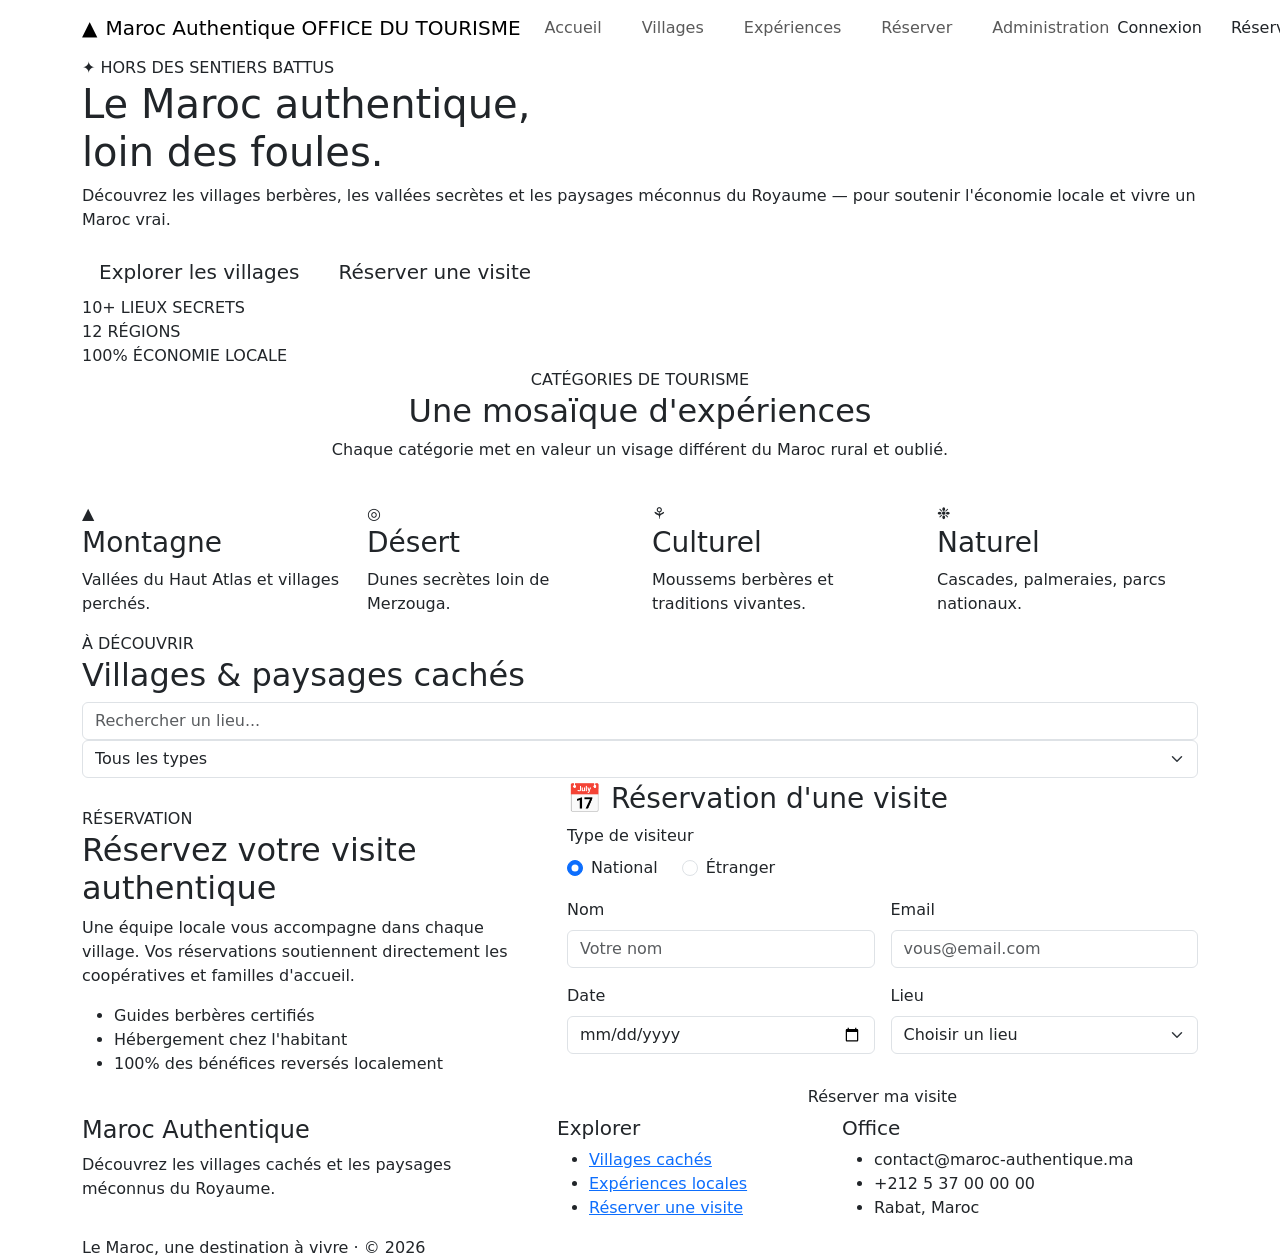
==== index.html @ 0ae877a5 "Add files via upload" ====
<!DOCTYPE html>
<html lang="fr">
<head>
  <meta charset="UTF-8" />
  <meta name="viewport" content="width=device-width, initial-scale=1.0" />
  <title>Maroc Authentique — Villages cachés et paysages méconnus</title>
  <meta name="description" content="Découvrez les villages berbères, les vallées secrètes et les paysages méconnus du Maroc. Réservez une visite authentique et soutenez l'économie locale." />

  <!-- Google Fonts: Playfair Display (serif headings) + Inter (body) -->
  <link rel="preconnect" href="https://fonts.googleapis.com" />
  <link rel="preconnect" href="https://fonts.gstatic.com" crossorigin />
  <link href="https://fonts.googleapis.com/css2?family=Playfair+Display:ital,wght@0,500;0,600;0,700;1,500&family=Inter:wght@400;500;600;700&display=swap" rel="stylesheet" />

  <!-- Bootstrap 5 CSS -->
  <link href="https://cdn.jsdelivr.net/npm/bootstrap@5.3.3/dist/css/bootstrap.min.css" rel="stylesheet" />

  <!-- Custom CSS -->
  <link rel="stylesheet" href="static/css/styles.css" />
</head>
<body>

  <!-- ===== Top decorative stripe ===== -->
  <div class="top-stripe"></div>

  <!-- ===== Header / Navbar ===== -->
  <header class="site-header">
    <nav class="navbar navbar-expand-lg">
      <div class="container">
        <a class="navbar-brand d-flex align-items-center gap-2" href="#accueil">
          <span class="brand-mark">▲</span>
          <span class="brand-text">
            <span class="brand-title">Maroc Authentique</span>
            <span class="brand-sub">OFFICE DU TOURISME</span>
          </span>
        </a>

        <button class="navbar-toggler" type="button" data-bs-toggle="collapse" data-bs-target="#mainNav" aria-controls="mainNav" aria-expanded="false" aria-label="Ouvrir le menu">
          <span class="navbar-toggler-icon"></span>
        </button>

        <div class="collapse navbar-collapse justify-content-center" id="mainNav">
          <ul class="navbar-nav gap-lg-4">
            <li class="nav-item"><a class="nav-link" href="#accueil">Accueil</a></li>
            <li class="nav-item"><a class="nav-link" href="#villages">Villages</a></li>
            <li class="nav-item"><a class="nav-link" href="#categories">Expériences</a></li>
            <li class="nav-item"><a class="nav-link" href="#reservation">Réserver</a></li>
            <li class="nav-item"><a class="nav-link" href="admin.html">Administration</a></li>
          </ul>
        </div>

        <div class="d-none d-lg-flex align-items-center gap-3">
          <a href="login.html" class="nav-link">Connexion</a>
          <a href="#reservation" class="btn btn-primary-green">Réserver</a>
        </div>
      </div>
    </nav>
  </header>

  <!-- ===== Hero ===== -->
  <section id="accueil" class="hero">
    <div class="hero-overlay"></div>
    <div class="container hero-content">
      <span class="eyebrow eyebrow-light">✦ HORS DES SENTIERS BATTUS</span>
      <h1 class="hero-title">Le Maroc <span class="accent">authentique</span>,<br />loin des foules.</h1>
      <p class="hero-lead">
        Découvrez les villages berbères, les vallées secrètes et les paysages méconnus
        du Royaume — pour soutenir l'économie locale et vivre un Maroc vrai.
      </p>
      <div class="hero-actions">
        <a href="#villages" class="btn btn-amber btn-lg">Explorer les villages</a>
        <a href="#reservation" class="btn btn-outline-light-cream btn-lg">Réserver une visite</a>
      </div>

      <div class="hero-stats">
        <div class="stat">
          <span class="stat-num">10+</span>
          <span class="stat-label">LIEUX SECRETS</span>
        </div>
        <div class="stat">
          <span class="stat-num">12</span>
          <span class="stat-label">RÉGIONS</span>
        </div>
        <div class="stat">
          <span class="stat-num">100%</span>
          <span class="stat-label">ÉCONOMIE LOCALE</span>
        </div>
      </div>
    </div>
  </section>

  <!-- ===== Categories ===== -->
  <section id="categories" class="section section-categories">
    <div class="container">
      <div class="text-center section-head">
        <span class="eyebrow">CATÉGORIES DE TOURISME</span>
        <h2 class="section-title">Une mosaïque d'expériences</h2>
        <p class="section-sub">Chaque catégorie met en valeur un visage différent du Maroc rural et oublié.</p>
      </div>

      <div class="row g-4 mt-2">
        <div class="col-12 col-sm-6 col-lg-3">
          <div class="cat-card">
            <div class="cat-icon">▲</div>
            <h3 class="cat-title">Montagne</h3>
            <p class="cat-text">Vallées du Haut Atlas et villages perchés.</p>
          </div>
        </div>
        <div class="col-12 col-sm-6 col-lg-3">
          <div class="cat-card">
            <div class="cat-icon">◎</div>
            <h3 class="cat-title">Désert</h3>
            <p class="cat-text">Dunes secrètes loin de Merzouga.</p>
          </div>
        </div>
        <div class="col-12 col-sm-6 col-lg-3">
          <div class="cat-card">
            <div class="cat-icon">⚘</div>
            <h3 class="cat-title">Culturel</h3>
            <p class="cat-text">Moussems berbères et traditions vivantes.</p>
          </div>
        </div>
        <div class="col-12 col-sm-6 col-lg-3">
          <div class="cat-card">
            <div class="cat-icon">❉</div>
            <h3 class="cat-title">Naturel</h3>
            <p class="cat-text">Cascades, palmeraies, parcs nationaux.</p>
          </div>
        </div>
      </div>
    </div>
  </section>

  <!-- ===== Villages ===== -->
  <section id="villages" class="section section-villages">
    <div class="container">
      <div class="villages-head">
        <div>
          <span class="eyebrow">À DÉCOUVRIR</span>
          <h2 class="section-title">Villages &amp; paysages cachés</h2>
        </div>
        <div class="villages-filters">
          <input type="text" id="searchInput" class="form-control" placeholder="Rechercher un lieu..." aria-label="Rechercher un lieu" />
          <select id="typeFilter" class="form-select" aria-label="Filtrer par type">
            <option value="">Tous les types</option>
            <option value="Montagne">Montagne</option>
            <option value="Désert">Désert</option>
            <option value="Culturel">Culturel</option>
            <option value="Naturel">Naturel</option>
          </select>
        </div>
      </div>

      <div id="villagesGrid" class="row g-4 mt-1">
        <!-- Cards injected by JavaScript -->
      </div>

      <p id="noResults" class="no-results text-center" hidden>Aucun lieu ne correspond à votre recherche.</p>
    </div>
  </section>

  <!-- ===== Reservation ===== -->
  <section id="reservation" class="section section-reservation">
    <div class="container">
      <div class="row g-5 align-items-center">
        <div class="col-12 col-lg-5">
          <span class="eyebrow">RÉSERVATION</span>
          <h2 class="section-title">Réservez votre visite authentique</h2>
          <p class="section-sub">
            Une équipe locale vous accompagne dans chaque village. Vos réservations
            soutiennent directement les coopératives et familles d'accueil.
          </p>
          <ul class="perks-list">
            <li>Guides berbères certifiés</li>
            <li>Hébergement chez l'habitant</li>
            <li>100% des bénéfices reversés localement</li>
          </ul>
        </div>

        <div class="col-12 col-lg-7">
          <div class="reservation-card">
            <h3 class="reservation-card-title">📅 Réservation d'une visite</h3>

            <form id="reservationForm" novalidate>
              <div class="mb-3">
                <label class="form-label">Type de visiteur</label>
                <div class="d-flex gap-4">
                  <div class="form-check">
                    <input class="form-check-input" type="radio" name="visitorType" id="typeNational" value="National" checked />
                    <label class="form-check-label" for="typeNational">National</label>
                  </div>
                  <div class="form-check">
                    <input class="form-check-input" type="radio" name="visitorType" id="typeForeign" value="Étranger" />
                    <label class="form-check-label" for="typeForeign">Étranger</label>
                  </div>
                </div>
              </div>

              <div class="row g-3">
                <div class="col-12 col-md-6">
                  <label for="name" class="form-label">Nom</label>
                  <input type="text" class="form-control" id="name" name="name" placeholder="Votre nom" required />
                </div>
                <div class="col-12 col-md-6">
                  <label for="email" class="form-label">Email</label>
                  <input type="email" class="form-control" id="email" name="email" placeholder="vous@email.com" required />
                </div>
                <div class="col-12 col-md-6">
                  <label for="date" class="form-label">Date</label>
                  <input type="date" class="form-control" id="date" name="date" required />
                </div>
                <div class="col-12 col-md-6">
                  <label for="place" class="form-label">Lieu</label>
                  <select id="place" name="place" class="form-select" required>
                    <option value="">Choisir un lieu</option>
                  </select>
                </div>
              </div>

              <button type="submit" class="btn btn-primary-green w-100 mt-4">Réserver ma visite</button>

              <p id="formMessage" class="form-message" role="status" hidden></p>
            </form>
          </div>
        </div>
      </div>
    </div>
  </section>

  <!-- ===== Footer ===== -->
  <footer class="site-footer" id="contact">
    <div class="container">
      <div class="row g-4">
        <div class="col-12 col-md-5">
          <h4 class="footer-brand">Maroc Authentique</h4>
          <p class="footer-text">Découvrez les villages cachés et les paysages méconnus du Royaume.</p>
        </div>
        <div class="col-6 col-md-3">
          <h5 class="footer-heading">Explorer</h5>
          <ul class="footer-list">
            <li><a href="#villages">Villages cachés</a></li>
            <li><a href="#categories">Expériences locales</a></li>
            <li><a href="#reservation">Réserver une visite</a></li>
          </ul>
        </div>
        <div class="col-6 col-md-4">
          <h5 class="footer-heading">Office</h5>
          <ul class="footer-list">
            <li>contact@maroc-authentique.ma</li>
            <li>+212 5 37 00 00 00</li>
            <li>Rabat, Maroc</li>
          </ul>
        </div>
      </div>
      <div class="footer-bottom">Le Maroc, une destination à vivre · © 2026</div>
    </div>
  </footer>

  <!-- Bootstrap JS bundle -->
  <script src="https://cdn.jsdelivr.net/npm/bootstrap@5.3.3/dist/js/bootstrap.bundle.min.js"></script>
  <!-- Custom JS -->
  <script src="static/js/script.js"></script>
</body>
</html>
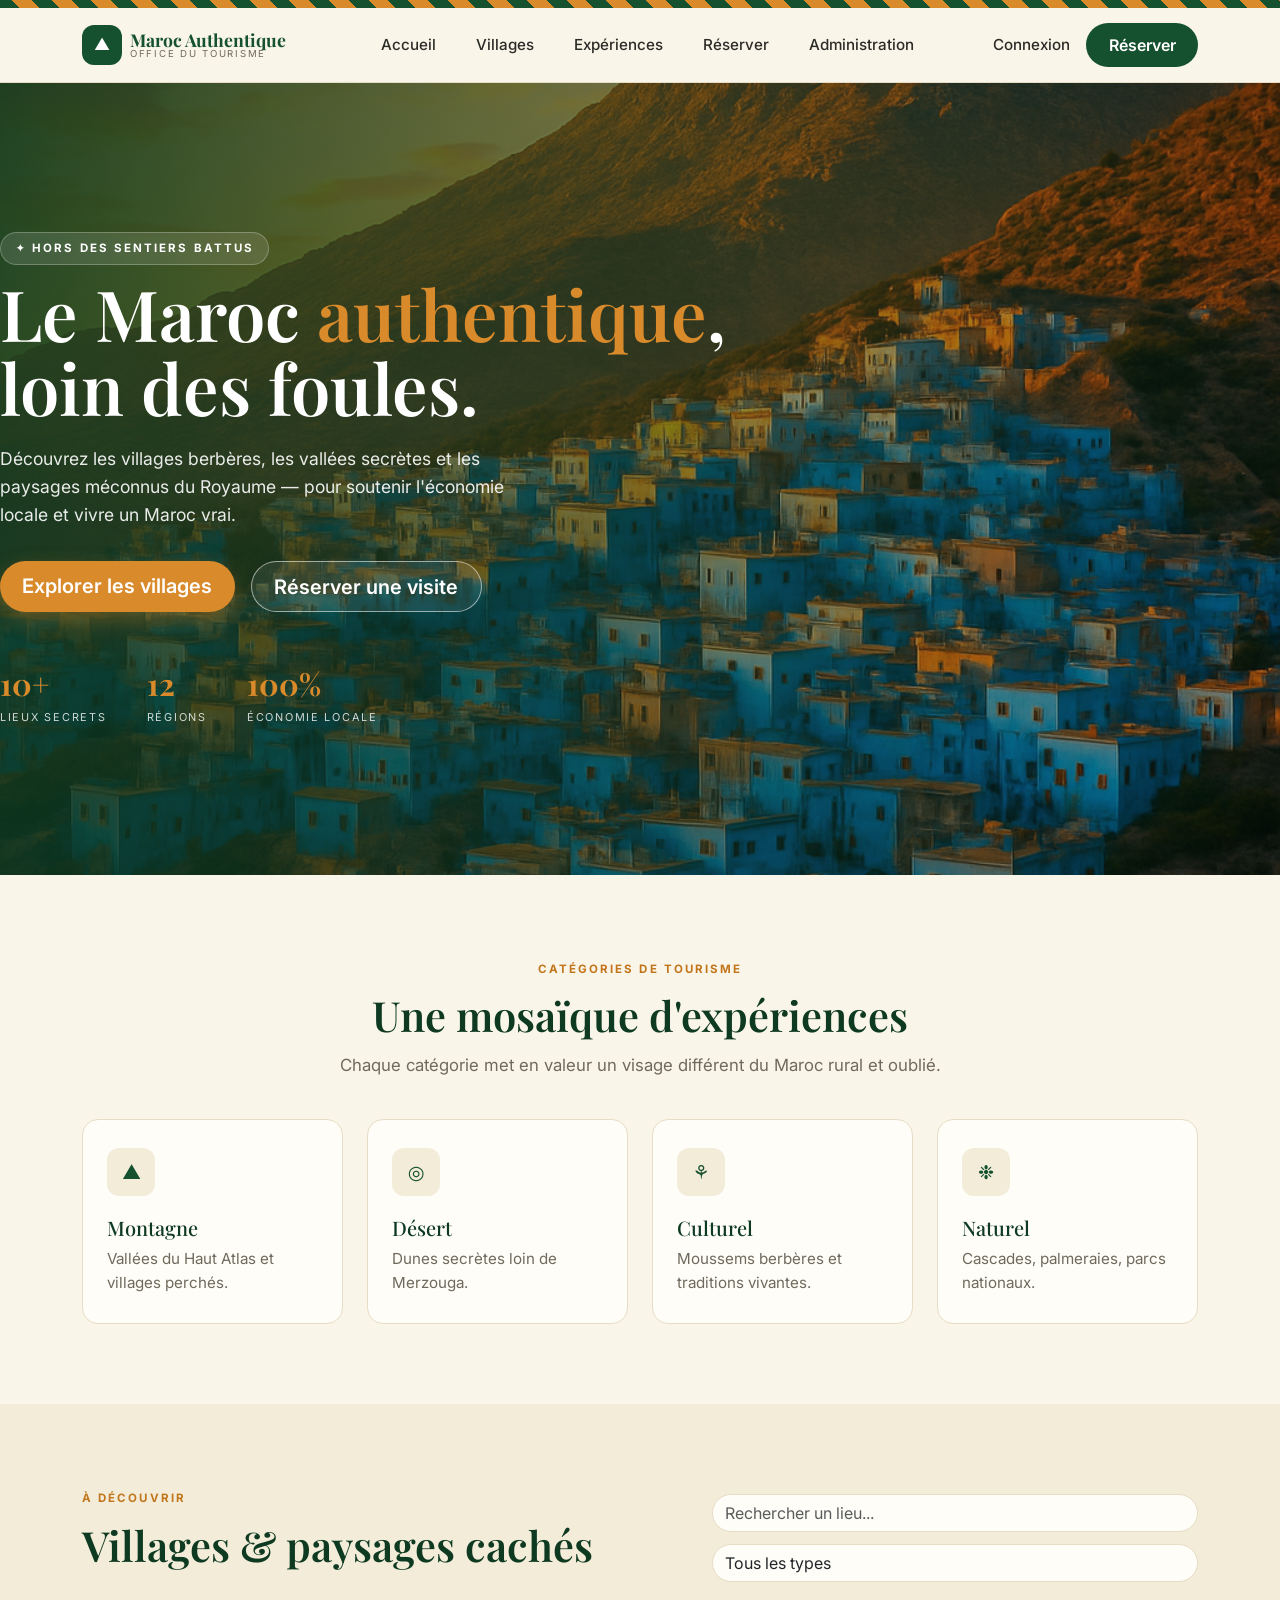
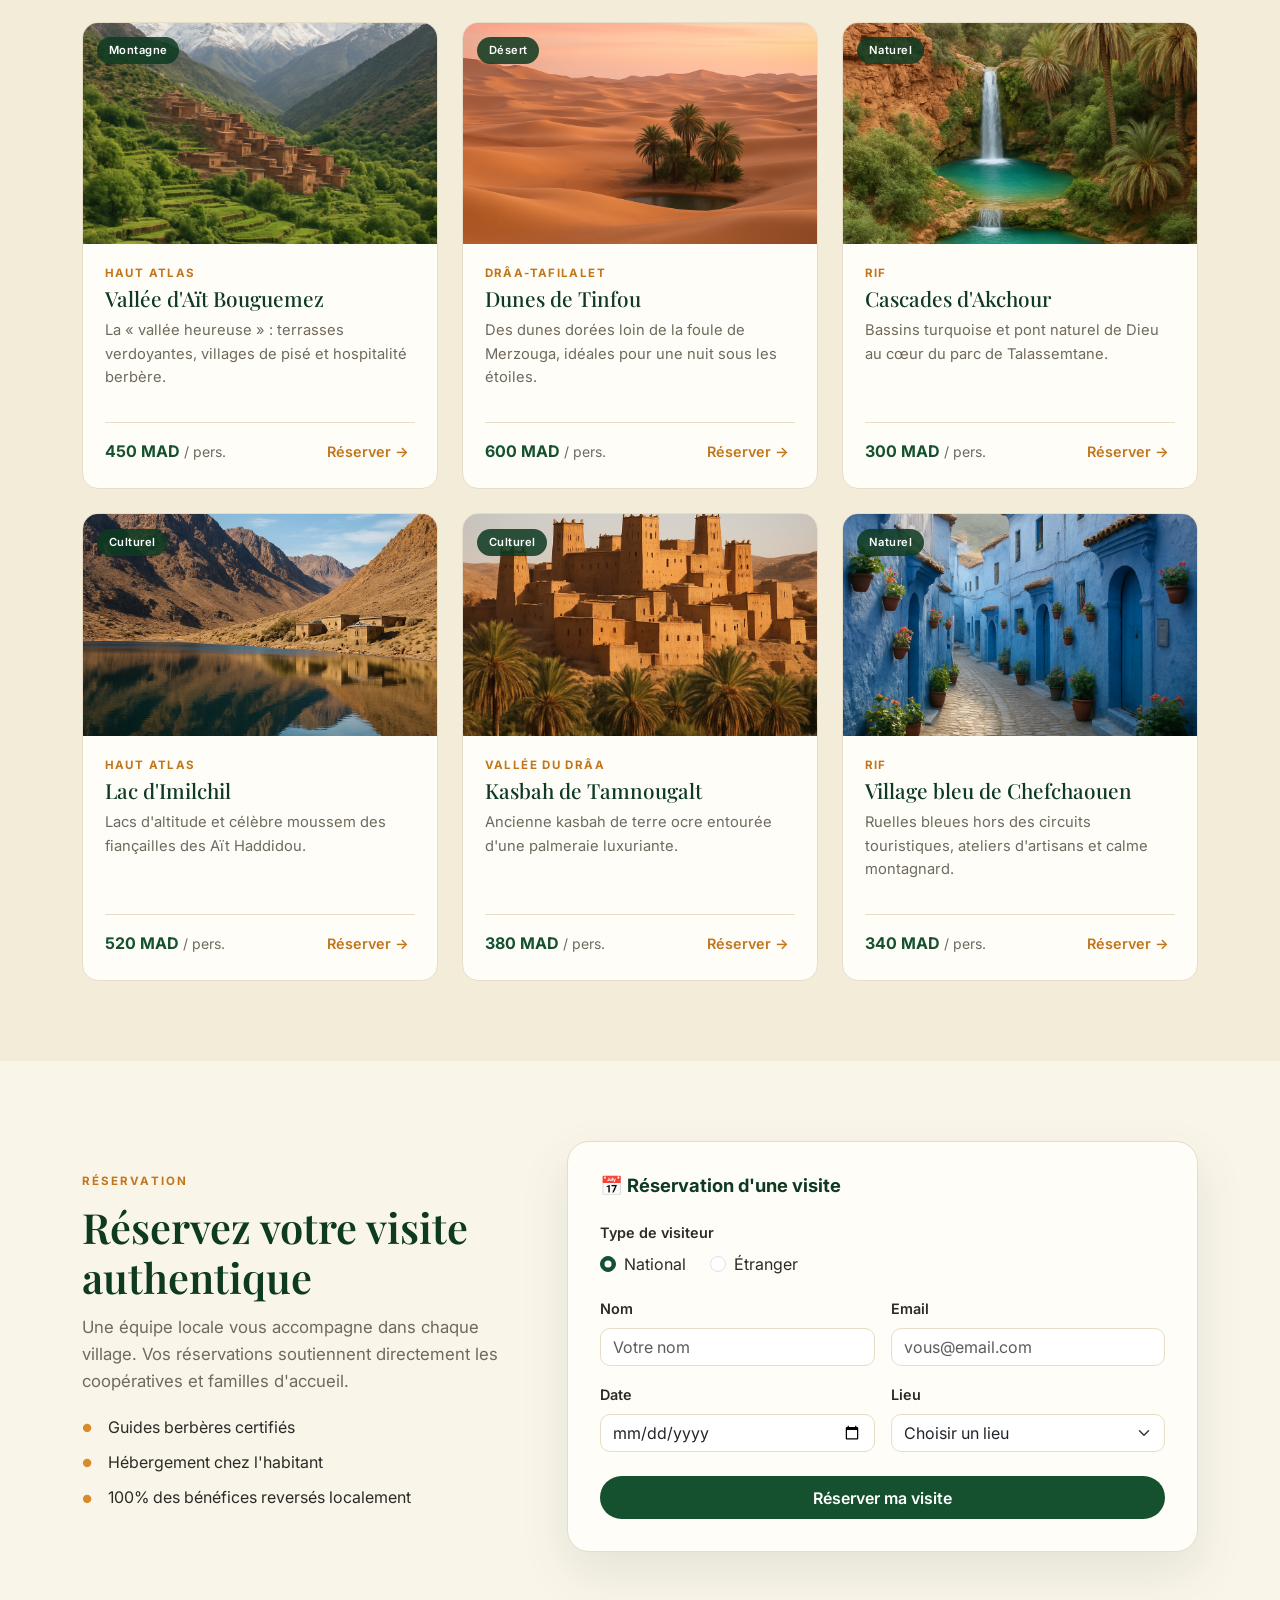
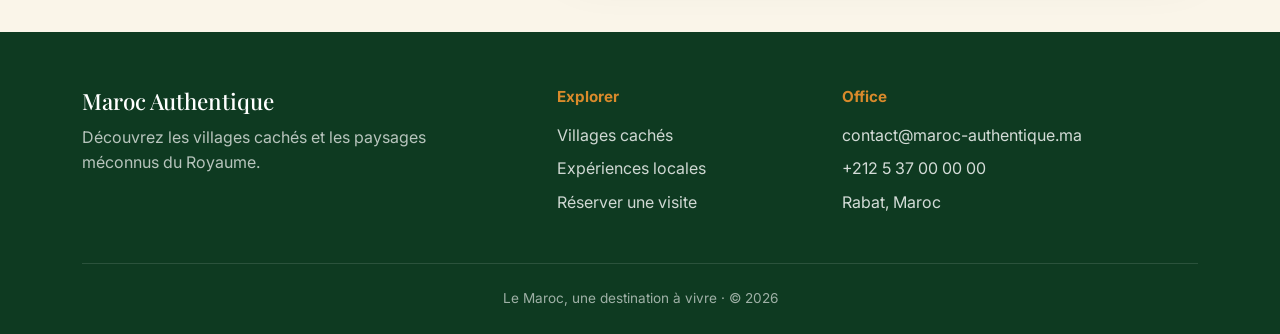
==== commit b690c478: "Add files via upload" ====
--- a/index.html
+++ b/index.html
@@ -44,7 +44,7 @@
             <li class="nav-item"><a class="nav-link" href="#villages">Villages</a></li>
             <li class="nav-item"><a class="nav-link" href="#categories">Expériences</a></li>
             <li class="nav-item"><a class="nav-link" href="#reservation">Réserver</a></li>
-            <li class="nav-item"><a class="nav-link" href="admin.html">Administration</a></li>
+            <li class="nav-item"><a class="nav-link" href="#reservation">Administration</a></li>
           </ul>
         </div>
 
--- a/static/css/styles.css
+++ b/static/css/styles.css
@@ -0,0 +1,710 @@
+/* ===========================================================
+   Maroc Authentique — Custom styles
+   Palette:
+     --green    #15512f  (deep brand green)
+     --green-d  #0e3a21  (darker green)
+     --cream    #faf5e9  (page background)
+     --amber    #d98a2b  (accent)
+     --ink      #2b2b27  (text)
+=========================================================== */
+
+:root {
+  --green: #15512f;
+  --green-d: #0e3a21;
+  --cream: #faf5e9;
+  --cream-2: #f3ecd9;
+  --amber: #d98a2b;
+  --amber-d: #c2761c;
+  --ink: #2b2b27;
+  --muted: #6f6a5d;
+  --card: #fffdf7;
+  --border: #e7ddc6;
+  --radius: 16px;
+}
+
+* { box-sizing: border-box; }
+
+body {
+  margin: 0;
+  font-family: 'Inter', system-ui, -apple-system, sans-serif;
+  background-color: var(--cream);
+  color: var(--ink);
+  line-height: 1.6;
+}
+
+h1, h2, h3, h4, .brand-title {
+  font-family: 'Playfair Display', Georgia, serif;
+}
+
+a { text-decoration: none; }
+
+/* ===== Decorative top stripe ===== */
+.top-stripe {
+  height: 8px;
+  background: repeating-linear-gradient(
+    45deg,
+    var(--green) 0 14px,
+    var(--amber) 14px 28px
+  );
+}
+
+/* ===== Eyebrow labels ===== */
+.eyebrow {
+  display: inline-block;
+  font-size: 0.72rem;
+  font-weight: 700;
+  letter-spacing: 0.18em;
+  color: var(--amber-d);
+  text-transform: uppercase;
+  margin-bottom: 0.75rem;
+}
+.eyebrow-light {
+  background: rgba(255, 255, 255, 0.12);
+  border: 1px solid rgba(255, 255, 255, 0.25);
+  color: #fff;
+  padding: 0.4rem 0.9rem;
+  border-radius: 999px;
+  backdrop-filter: blur(4px);
+}
+
+/* ===== Buttons ===== */
+.btn {
+  font-weight: 600;
+  border-radius: 999px;
+  padding: 0.6rem 1.4rem;
+  transition: transform 0.15s ease, background-color 0.15s ease, box-shadow 0.15s ease;
+}
+.btn:hover { transform: translateY(-1px); }
+
+.btn-primary-green {
+  background-color: var(--green);
+  color: #fff;
+  border: none;
+}
+.btn-primary-green:hover { background-color: var(--green-d); color: #fff; }
+
+.btn-amber {
+  background-color: var(--amber);
+  color: #fff;
+  border: none;
+  box-shadow: 0 8px 20px rgba(217, 138, 43, 0.35);
+}
+.btn-amber:hover { background-color: var(--amber-d); color: #fff; }
+
+.btn-outline-light-cream {
+  background: rgba(255, 255, 255, 0.08);
+  border: 1px solid rgba(255, 255, 255, 0.55);
+  color: #fff;
+}
+.btn-outline-light-cream:hover { background: rgba(255, 255, 255, 0.18); color: #fff; }
+
+/* ===== Header ===== */
+.site-header {
+  background-color: var(--cream);
+  border-bottom: 1px solid var(--border);
+  position: sticky;
+  top: 0;
+  z-index: 1000;
+}
+.navbar { padding-top: 0.75rem; padding-bottom: 0.75rem; }
+
+.brand-mark {
+  display: grid;
+  place-items: center;
+  width: 40px; height: 40px;
+  background: var(--green);
+  color: #fff;
+  border-radius: 12px;
+  font-size: 1rem;
+}
+.brand-text { display: flex; flex-direction: column; line-height: 1.1; }
+.brand-title { font-size: 1.1rem; font-weight: 700; color: var(--green); }
+.brand-sub { font-size: 0.6rem; letter-spacing: 0.18em; color: var(--muted); }
+
+.navbar .nav-link {
+  color: var(--ink);
+  font-weight: 500;
+  font-size: 0.95rem;
+}
+.navbar .nav-link:hover { color: var(--amber-d); }
+
+/* ===== Hero ===== */
+.hero {
+  position: relative;
+  min-height: 88vh;
+  display: flex;
+  align-items: center;
+  background-image: url('../images/hero.png');
+  background-size: cover;
+  background-position: center;
+  color: #fff;
+}
+.hero-overlay {
+  position: absolute;
+  inset: 0;
+  background: linear-gradient(
+    100deg,
+    rgba(14, 58, 33, 0.92) 0%,
+    rgba(14, 58, 33, 0.55) 45%,
+    rgba(14, 58, 33, 0.15) 100%
+  );
+}
+.hero-content { position: relative; max-width: 1400px; padding: 5rem 0; }
+.hero-title {
+  font-size: clamp(2.6rem, 6vw, 4.4rem);
+  font-weight: 600;
+  line-height: 1.05;
+  margin-bottom: 1.25rem;
+  text-wrap: balance;
+}
+.hero-title .accent { color: var(--amber); }
+.hero-lead {
+  font-size: 1.1rem;
+  max-width: 32rem;
+  margin-bottom: 2rem;
+  color: rgba(255, 255, 255, 0.9);
+}
+.hero-actions { display: flex; flex-wrap: wrap; gap: 1rem; }
+
+.hero-stats {
+  display: flex;
+  flex-wrap: wrap;
+  gap: 2.5rem;
+  margin-top: 3rem;
+}
+.stat { display: flex; flex-direction: column; }
+.stat-num {
+  font-family: 'Playfair Display', serif;
+  font-size: 1.9rem;
+  font-weight: 700;
+  color: var(--amber);
+}
+.stat-label {
+  font-size: 0.68rem;
+  letter-spacing: 0.16em;
+  color: rgba(255, 255, 255, 0.8);
+}
+
+/* ===== Sections ===== */
+.section { padding: 5rem 0; }
+.section-head { max-width: 640px; margin: 0 auto 1rem; }
+.section-title {
+  font-size: clamp(1.8rem, 3.5vw, 2.6rem);
+  font-weight: 600;
+  color: var(--green-d);
+  margin-bottom: 0.75rem;
+}
+.section-sub { color: var(--muted); font-size: 1.05rem; }
+
+.section-categories { background: var(--cream); }
+
+/* ===== Category cards ===== */
+.cat-card {
+  background: var(--card);
+  border: 1px solid var(--border);
+  border-radius: var(--radius);
+  padding: 1.75rem 1.5rem;
+  height: 100%;
+  transition: transform 0.18s ease, box-shadow 0.18s ease;
+}
+.cat-card:hover {
+  transform: translateY(-4px);
+  box-shadow: 0 14px 30px rgba(21, 81, 47, 0.12);
+}
+.cat-icon {
+  width: 48px; height: 48px;
+  display: grid; place-items: center;
+  background: var(--cream-2);
+  color: var(--green);
+  border-radius: 12px;
+  font-size: 1.2rem;
+  margin-bottom: 1.25rem;
+}
+.cat-title { font-size: 1.25rem; color: var(--green-d); margin-bottom: 0.4rem; }
+.cat-text { color: var(--muted); font-size: 0.95rem; margin: 0; }
+
+/* ===== Villages ===== */
+.section-villages { background: var(--cream-2); }
+.villages-head {
+  display: flex;
+  flex-wrap: wrap;
+  gap: 1.5rem;
+  align-items: flex-end;
+  justify-content: space-between;
+  margin-bottom: 1rem;
+}
+.villages-filters {
+  display: flex;
+  gap: 0.75rem;
+  flex-wrap: wrap;
+}
+.villages-filters .form-control,
+.villages-filters .form-select {
+  min-width: 200px;
+  border-radius: 999px;
+  border: 1px solid var(--border);
+  background: var(--card);
+}
+.villages-filters .form-control:focus,
+.villages-filters .form-select:focus {
+  border-color: var(--green);
+  box-shadow: 0 0 0 0.2rem rgba(21, 81, 47, 0.12);
+}
+
+.village-card {
+  background: var(--card);
+  border: 1px solid var(--border);
+  border-radius: var(--radius);
+  overflow: hidden;
+  height: 100%;
+  display: flex;
+  flex-direction: column;
+  transition: transform 0.18s ease, box-shadow 0.18s ease;
+}
+.village-card:hover {
+  transform: translateY(-4px);
+  box-shadow: 0 16px 34px rgba(21, 81, 47, 0.15);
+}
+.village-img {
+  position: relative;
+  aspect-ratio: 16 / 10;
+  background-size: cover;
+  background-position: center;
+}
+.village-badge {
+  position: absolute;
+  top: 0.9rem; left: 0.9rem;
+  background: rgba(14, 58, 33, 0.85);
+  color: #fff;
+  font-size: 0.7rem;
+  font-weight: 600;
+  letter-spacing: 0.05em;
+  padding: 0.3rem 0.7rem;
+  border-radius: 999px;
+}
+.village-body { padding: 1.25rem 1.35rem 1.5rem; display: flex; flex-direction: column; flex: 1; }
+.village-region {
+  font-size: 0.72rem;
+  letter-spacing: 0.12em;
+  color: var(--amber-d);
+  text-transform: uppercase;
+  font-weight: 700;
+}
+.village-name { font-size: 1.3rem; color: var(--green-d); margin: 0.25rem 0 0.5rem; }
+.village-desc { color: var(--muted); font-size: 0.92rem; flex: 1; }
+.village-foot {
+  display: flex;
+  align-items: center;
+  justify-content: space-between;
+  margin-top: 1rem;
+  padding-top: 1rem;
+  border-top: 1px solid var(--border);
+}
+.village-price { font-weight: 700; color: var(--green); }
+.village-price small { font-weight: 400; color: var(--muted); }
+.village-reserve {
+  background: none;
+  border: none;
+  color: var(--amber-d);
+  font-weight: 600;
+  cursor: pointer;
+  font-size: 0.9rem;
+}
+.village-reserve:hover { text-decoration: underline; }
+
+.no-results { color: var(--muted); padding: 3rem 0; font-style: italic; }
+
+/* ===== Reservation ===== */
+.section-reservation { background: var(--cream); }
+.perks-list { list-style: none; padding: 0; margin-top: 1.25rem; }
+.perks-list li {
+  position: relative;
+  padding-left: 1.6rem;
+  margin-bottom: 0.6rem;
+  color: var(--ink);
+}
+.perks-list li::before {
+  content: "●";
+  position: absolute;
+  left: 0;
+  color: var(--amber);
+  font-size: 0.7rem;
+  top: 0.35rem;
+}
+
+.reservation-card {
+  background: var(--card);
+  border: 1px solid var(--border);
+  border-radius: 22px;
+  padding: 2rem;
+  box-shadow: 0 20px 50px rgba(21, 81, 47, 0.1);
+}
+.reservation-card-title {
+  font-family: 'Inter', sans-serif;
+  font-size: 1.15rem;
+  font-weight: 700;
+  color: var(--green-d);
+  margin-bottom: 1.5rem;
+}
+.reservation-card .form-label { font-weight: 600; font-size: 0.9rem; color: var(--ink); }
+.reservation-card .form-control,
+.reservation-card .form-select {
+  border: 1px solid var(--border);
+  border-radius: 10px;
+}
+.reservation-card .form-control:focus,
+.reservation-card .form-select:focus {
+  border-color: var(--green);
+  box-shadow: 0 0 0 0.2rem rgba(21, 81, 47, 0.12);
+}
+.form-check-input:checked { background-color: var(--green); border-color: var(--green); }
+
+.form-message {
+  margin-top: 1rem;
+  padding: 0.75rem 1rem;
+  border-radius: 10px;
+  font-size: 0.92rem;
+  text-align: center;
+}
+.form-message.success { background: #e6f2ea; color: var(--green-d); border: 1px solid #bfe0cb; }
+.form-message.error { background: #fbe9e7; color: #a8341f; border: 1px solid #f3c4ba; }
+
+/* ===== Footer ===== */
+.site-footer {
+  background: var(--green-d);
+  color: rgba(255, 255, 255, 0.82);
+  padding: 3.5rem 0 1.5rem;
+}
+.footer-brand { color: #fff; font-size: 1.4rem; margin-bottom: 0.6rem; }
+.footer-text { color: rgba(255, 255, 255, 0.7); max-width: 22rem; }
+.footer-heading {
+  color: var(--amber);
+  font-family: 'Inter', sans-serif;
+  font-size: 0.95rem;
+  font-weight: 700;
+  margin-bottom: 1rem;
+}
+.footer-list { list-style: none; padding: 0; margin: 0; }
+.footer-list li { margin-bottom: 0.5rem; }
+.footer-list a { color: rgba(255, 255, 255, 0.8); }
+.footer-list a:hover { color: #fff; }
+.footer-bottom {
+  margin-top: 2.5rem;
+  padding-top: 1.5rem;
+  border-top: 1px solid rgba(255, 255, 255, 0.12);
+  text-align: center;
+  font-size: 0.85rem;
+  color: rgba(255, 255, 255, 0.6);
+}
+
+/* ===== Auth page (login / register) ===== */
+.auth-page {
+  background-image: linear-gradient(
+      rgba(14, 58, 33, 0.85),
+      rgba(14, 58, 33, 0.92)
+    ),
+    url('../images/hero.png');
+  background-size: cover;
+  background-position: center;
+  min-height: 100vh;
+}
+.auth-wrap {
+  min-height: calc(100vh - 8px);
+  display: flex;
+  align-items: center;
+  justify-content: center;
+  padding: 2.5rem 1rem;
+}
+.auth-card {
+  width: 100%;
+  max-width: 430px;
+  background: var(--card);
+  border: 1px solid var(--border);
+  border-radius: 22px;
+  padding: 2.25rem;
+  box-shadow: 0 24px 60px rgba(0, 0, 0, 0.35);
+}
+.auth-brand {
+  display: flex;
+  align-items: center;
+  gap: 0.65rem;
+  justify-content: center;
+  margin-bottom: 1.75rem;
+}
+.auth-tabs {
+  display: flex;
+  background: var(--cream-2);
+  border-radius: 999px;
+  padding: 0.3rem;
+  margin-bottom: 1.75rem;
+}
+.auth-tab {
+  flex: 1;
+  border: none;
+  background: none;
+  font-weight: 600;
+  font-size: 0.92rem;
+  color: var(--muted);
+  padding: 0.55rem 1rem;
+  border-radius: 999px;
+  cursor: pointer;
+  transition: background-color 0.15s ease, color 0.15s ease;
+}
+.auth-tab.active {
+  background: var(--green);
+  color: #fff;
+  box-shadow: 0 6px 14px rgba(21, 81, 47, 0.25);
+}
+.auth-title {
+  font-size: 1.7rem;
+  color: var(--green-d);
+  margin-bottom: 0.25rem;
+}
+.auth-sub {
+  color: var(--muted);
+  font-size: 0.95rem;
+  margin-bottom: 1.5rem;
+}
+.auth-form .form-label { font-weight: 600; font-size: 0.9rem; color: var(--ink); }
+.auth-form .form-control {
+  border: 1px solid var(--border);
+  border-radius: 10px;
+  padding: 0.6rem 0.85rem;
+}
+.auth-form .form-control:focus {
+  border-color: var(--green);
+  box-shadow: 0 0 0 0.2rem rgba(21, 81, 47, 0.12);
+}
+.auth-foot {
+  text-align: center;
+  margin: 1.5rem 0 0;
+  font-size: 0.9rem;
+}
+.auth-foot a { color: var(--amber-d); font-weight: 600; }
+.auth-foot a:hover { text-decoration: underline; }
+
+/* ===========================================================
+   Admin dashboard
+=========================================================== */
+.admin-body { background: var(--cream-2); margin: 0; }
+.btn-info-blue { background-color: #1d7fb8; color: #fff; border: none; }
+.btn-info-blue:hover { background-color: #176592; color: #fff; }
+
+.admin-layout { display: flex; min-height: 100vh; }
+
+/* Sidebar */
+.admin-sidebar {
+  width: 230px;
+  flex-shrink: 0;
+  background: var(--green-d);
+  color: rgba(255, 255, 255, 0.85);
+  padding: 1.5rem 1rem;
+  display: flex;
+  flex-direction: column;
+  position: sticky;
+  top: 0;
+  height: 100vh;
+}
+.admin-brand {
+  display: flex;
+  align-items: center;
+  gap: 0.6rem;
+  font-family: 'Playfair Display', serif;
+  font-size: 1.3rem;
+  color: #fff;
+  margin-bottom: 2rem;
+}
+.admin-nav { display: flex; flex-direction: column; gap: 0.25rem; flex: 1; }
+.admin-nav-link {
+  display: flex;
+  align-items: center;
+  gap: 0.75rem;
+  color: rgba(255, 255, 255, 0.8);
+  padding: 0.7rem 0.9rem;
+  border-radius: 10px;
+  font-weight: 500;
+  font-size: 0.95rem;
+  transition: background-color 0.15s ease, color 0.15s ease;
+}
+.admin-nav-link:hover { background: rgba(255, 255, 255, 0.08); color: #fff; }
+.admin-nav-link.active { background: var(--amber); color: #fff; }
+.admin-nav-link i { font-size: 1.05rem; }
+.admin-public-link {
+  color: rgba(255, 255, 255, 0.7);
+  font-size: 0.88rem;
+  padding: 0.7rem 0.9rem;
+  border-top: 1px solid rgba(255, 255, 255, 0.12);
+  margin-top: 1rem;
+}
+.admin-public-link:hover { color: #fff; }
+
+/* Main */
+.admin-main { flex: 1; padding: 1.75rem 2rem 3rem; min-width: 0; }
+.admin-menu-toggle {
+  background: var(--green);
+  color: #fff;
+  border: none;
+  border-radius: 10px;
+  margin-bottom: 1rem;
+  font-size: 1.2rem;
+  padding: 0.4rem 0.8rem;
+}
+
+.admin-header {
+  background: var(--card);
+  border: 1px solid var(--border);
+  border-radius: var(--radius);
+  text-align: center;
+  padding: 1.75rem 1rem;
+  margin-bottom: 1.5rem;
+}
+.admin-title { font-size: clamp(1.6rem, 3vw, 2.4rem); color: var(--green); margin: 0; }
+.admin-subtitle { color: var(--amber-d); font-style: italic; margin: 0.25rem 0 0; }
+
+.admin-card {
+  background: var(--card);
+  border: 1px solid var(--border);
+  border-radius: var(--radius);
+  padding: 1.5rem;
+  margin-bottom: 1.5rem;
+}
+.admin-card-title {
+  font-family: 'Inter', sans-serif;
+  font-size: 1.1rem;
+  font-weight: 700;
+  color: var(--green-d);
+  margin-bottom: 1.25rem;
+  display: flex;
+  align-items: center;
+  gap: 0.5rem;
+}
+.admin-muted { color: var(--muted); font-size: 0.85rem; }
+
+/* Toolbar */
+.admin-toolbar {
+  display: flex;
+  flex-wrap: wrap;
+  align-items: center;
+  gap: 1rem;
+}
+.admin-search {
+  position: relative;
+  flex: 1;
+  min-width: 220px;
+}
+.admin-search i {
+  position: absolute;
+  left: 0.9rem;
+  top: 50%;
+  transform: translateY(-50%);
+  color: var(--muted);
+}
+.admin-search .form-control {
+  padding-left: 2.4rem;
+  border-radius: 999px;
+  border: 1px solid var(--border);
+}
+.admin-filter { display: flex; align-items: center; gap: 0.5rem; }
+.admin-filter .form-select { border-radius: 999px; min-width: 160px; }
+.admin-search .form-control:focus,
+.admin-filter .form-select:focus {
+  border-color: var(--green);
+  box-shadow: 0 0 0 0.2rem rgba(21, 81, 47, 0.12);
+}
+
+/* Table */
+.admin-table thead th {
+  background: var(--green);
+  color: #fff;
+  font-size: 0.82rem;
+  font-weight: 600;
+  border: none;
+}
+.admin-table thead th:first-child { border-radius: 8px 0 0 8px; }
+.admin-table thead th:last-child { border-radius: 0 8px 8px 0; }
+.admin-table td { font-size: 0.9rem; border-color: var(--border); }
+.type-pill {
+  display: inline-block;
+  background: var(--pill, #777);
+  color: #fff;
+  font-size: 0.72rem;
+  font-weight: 600;
+  padding: 0.2rem 0.6rem;
+  border-radius: 999px;
+}
+.icon-btn {
+  background: var(--cream-2);
+  border: none;
+  color: var(--green-d);
+  width: 32px;
+  height: 32px;
+  border-radius: 8px;
+  margin-left: 0.25rem;
+  transition: background-color 0.15s ease, color 0.15s ease;
+}
+.icon-btn:hover { background: var(--green); color: #fff; }
+.icon-btn-danger:hover { background: #a8341f; color: #fff; }
+
+/* Action buttons row */
+.admin-actions {
+  display: grid;
+  grid-template-columns: repeat(3, 1fr);
+  gap: 1rem;
+  margin-bottom: 1.5rem;
+}
+.admin-actions .btn { padding: 0.85rem 1rem; border-radius: 12px; }
+
+/* Counters */
+.admin-counter {
+  text-align: center;
+  display: flex;
+  flex-direction: column;
+  align-items: center;
+  gap: 0.2rem;
+  margin-bottom: 0;
+}
+.admin-counter-icon { font-size: 1.8rem; color: var(--green); }
+.admin-counter-label {
+  font-size: 0.72rem;
+  letter-spacing: 0.12em;
+  text-transform: uppercase;
+  color: var(--muted);
+  font-weight: 700;
+  margin-top: 0.4rem;
+}
+.admin-counter-num {
+  font-family: 'Playfair Display', serif;
+  font-size: 2.4rem;
+  font-weight: 700;
+  color: var(--green);
+  line-height: 1;
+}
+
+/* Modal */
+.admin-modal { border-radius: 18px; border: none; }
+.admin-modal .modal-title { font-family: 'Playfair Display', serif; color: var(--green-d); }
+.admin-modal .form-control:focus,
+.admin-modal .form-select:focus {
+  border-color: var(--green);
+  box-shadow: 0 0 0 0.2rem rgba(21, 81, 47, 0.12);
+}
+.form-message.d-none { display: none; }
+
+/* ===== Responsive ===== */
+@media (max-width: 991px) {
+  .hero { min-height: auto; }
+  .villages-filters .form-control,
+  .villages-filters .form-select { min-width: 0; flex: 1; }
+
+  .admin-sidebar {
+    position: fixed;
+    left: 0;
+    top: 0;
+    z-index: 1050;
+    transform: translateX(-100%);
+    transition: transform 0.25s ease;
+  }
+  .admin-sidebar.open { transform: translateX(0); }
+  .admin-main { padding: 1.25rem; }
+  .admin-actions { grid-template-columns: 1fr; }
+}
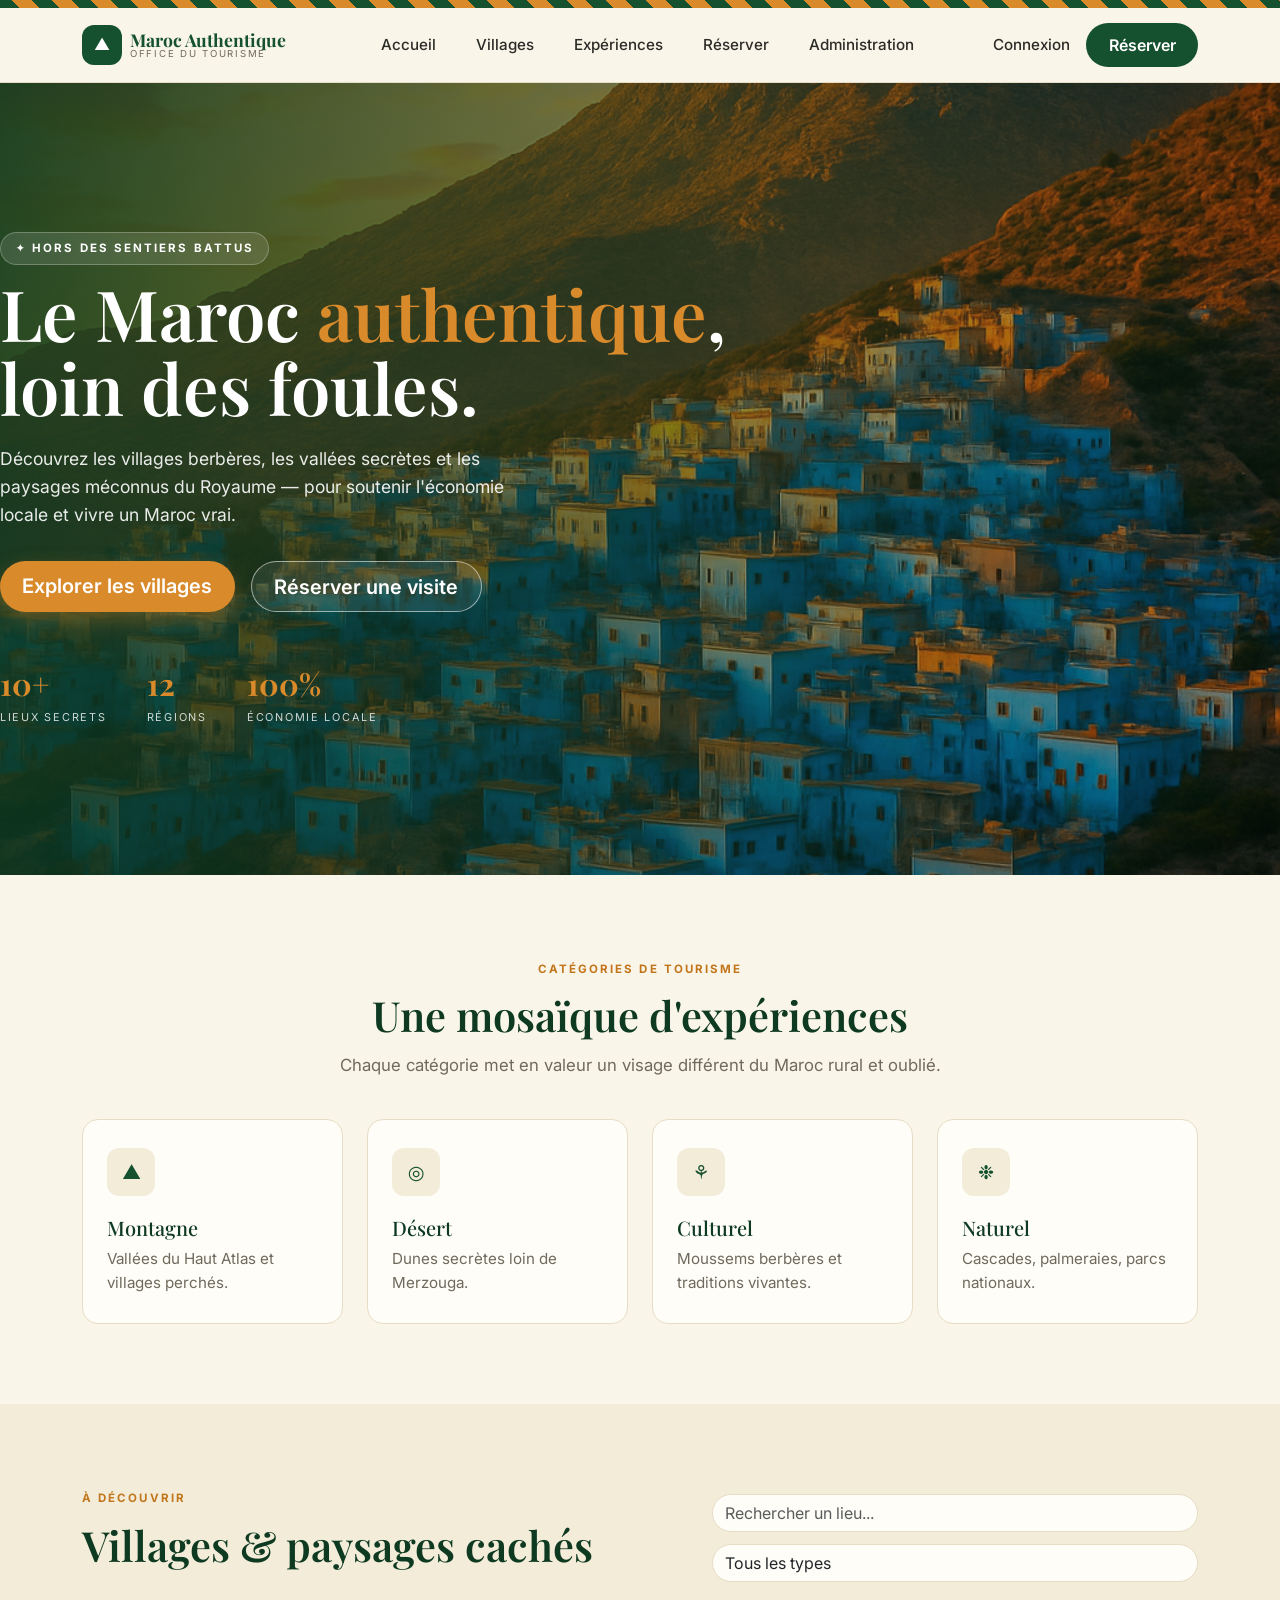
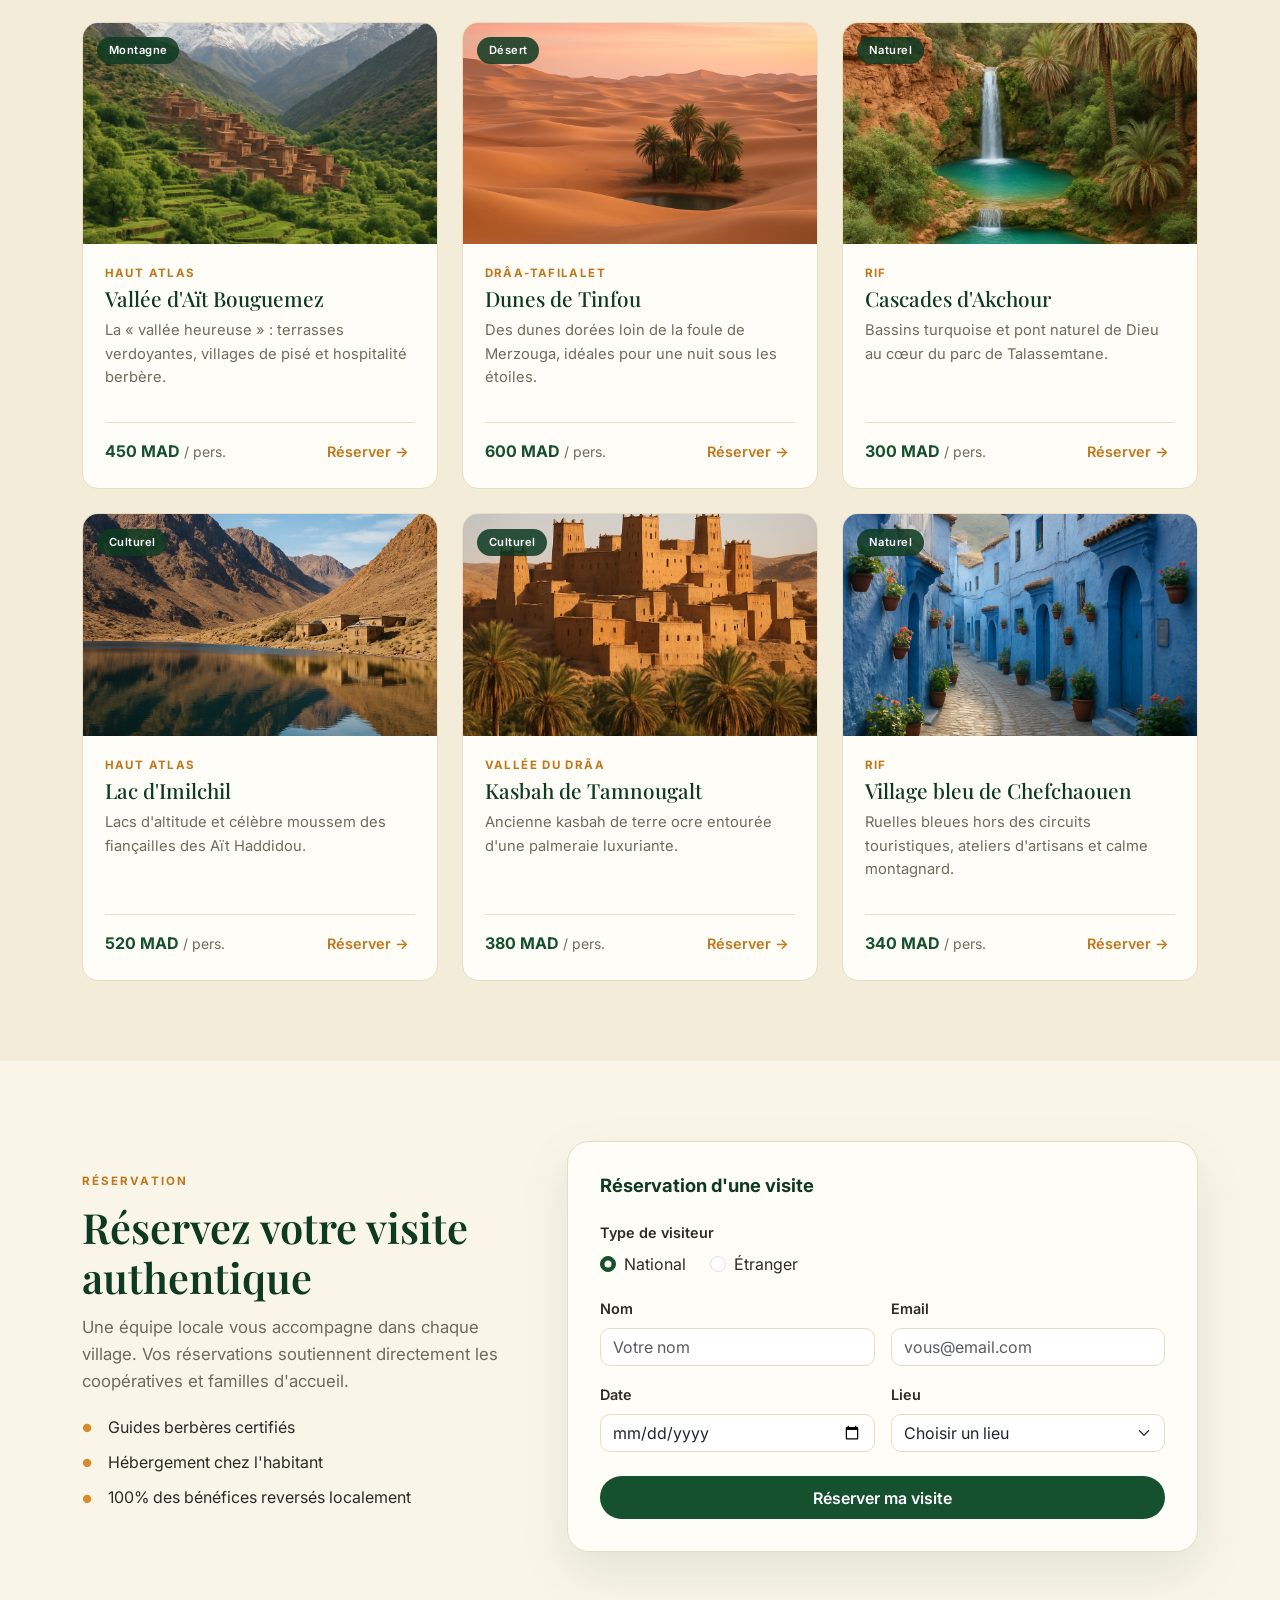
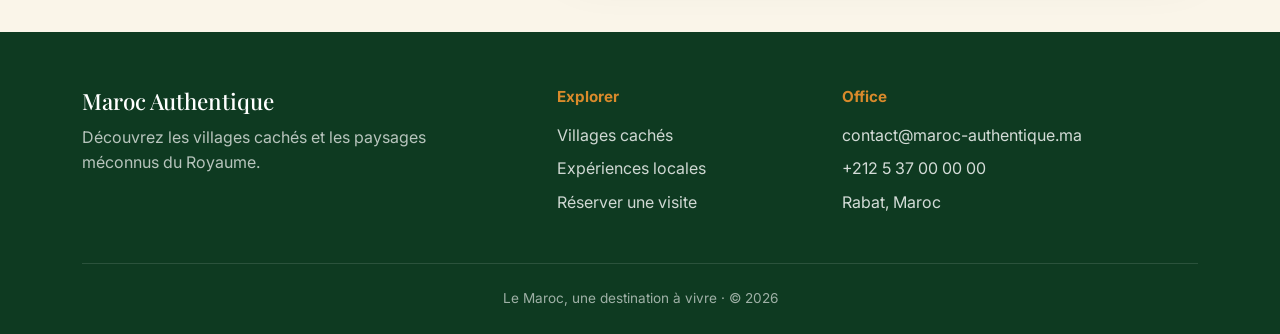
==== commit a8b3e0a2: "Add files via upload" ====
--- a/index.html
+++ b/index.html
@@ -44,7 +44,7 @@
             <li class="nav-item"><a class="nav-link" href="#villages">Villages</a></li>
             <li class="nav-item"><a class="nav-link" href="#categories">Expériences</a></li>
             <li class="nav-item"><a class="nav-link" href="#reservation">Réserver</a></li>
-            <li class="nav-item"><a class="nav-link" href="#reservation">Administration</a></li>
+            <li class="nav-item"><a class="nav-link" href="admin.html">Administration</a></li>
           </ul>
         </div>
 
@@ -178,7 +178,7 @@
 
         <div class="col-12 col-lg-7">
           <div class="reservation-card">
-            <h3 class="reservation-card-title">📅 Réservation d'une visite</h3>
+            <h3 class="reservation-card-title">Réservation d'une visite</h3>
 
             <form id="reservationForm" novalidate>
               <div class="mb-3">
